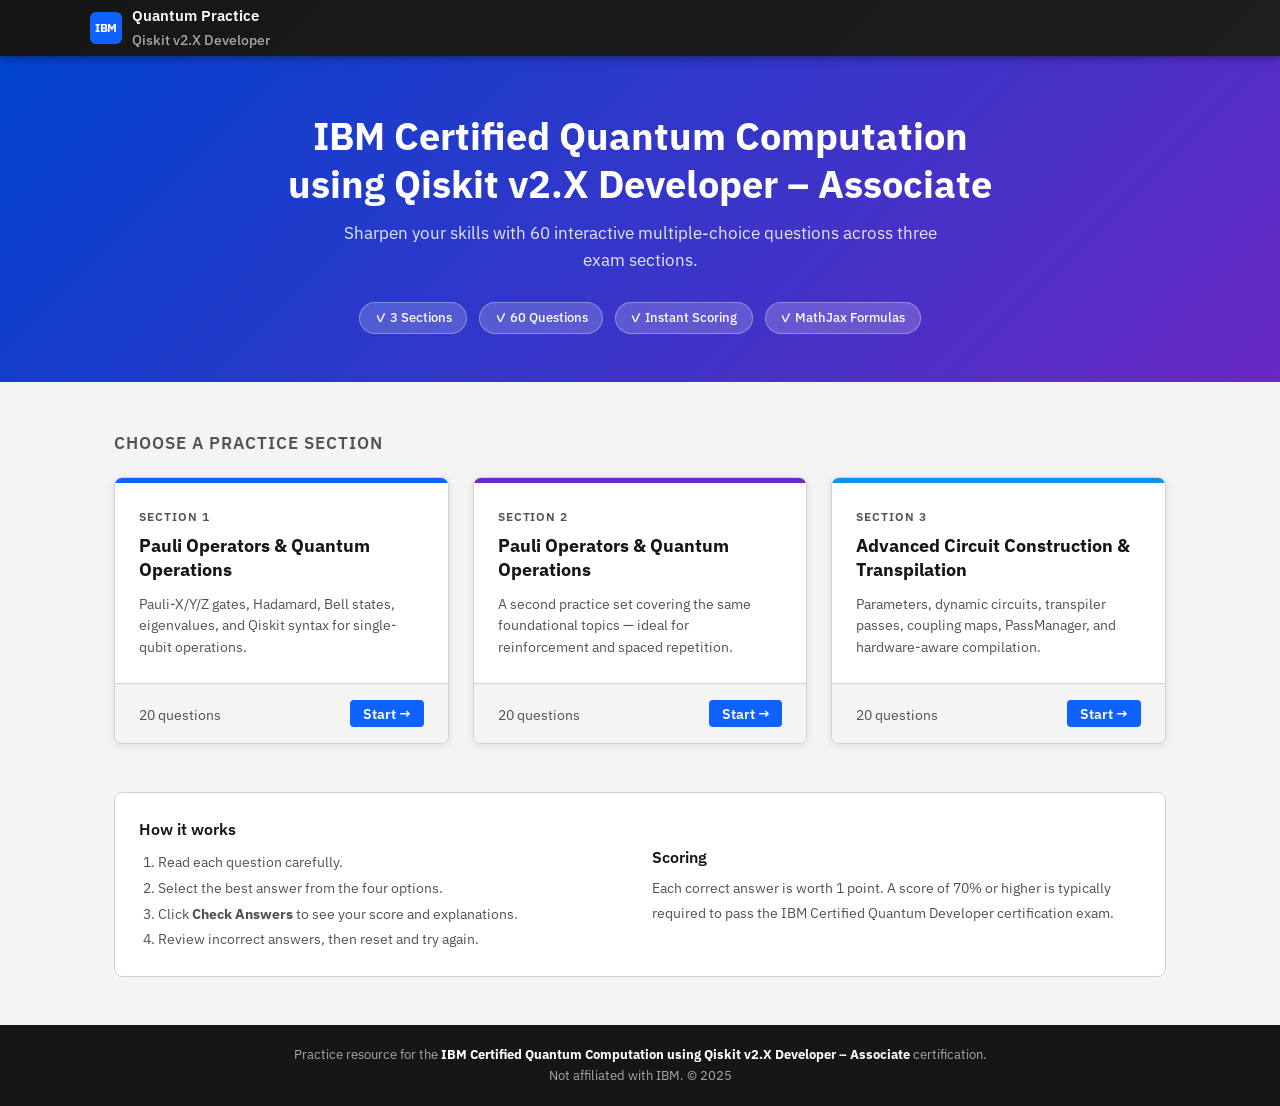
==== index.html @ 2d35ad31 "Create GitHub Pages MCQ website for IBM Quantum Developer practice exam Agent-Logs-Url: https://gith" ====
<!DOCTYPE html>
<html lang="en">
<head>
  <meta charset="UTF-8" />
  <meta name="viewport" content="width=device-width, initial-scale=1.0" />
  <title>IBM Quantum Developer Practice Exam</title>
  <link rel="stylesheet" href="style.css" />
</head>
<body>

  <!-- ── Header ── -->
  <header class="site-header">
    <div class="inner">
      <a class="site-logo" href="index.html">
        <div class="logo-icon">IBM</div>
        <div>
          <strong>Quantum Practice</strong>
          <span>Qiskit v2.X Developer</span>
        </div>
      </a>
    </div>
  </header>

  <!-- ── Hero ── -->
  <section class="hero">
    <h1>IBM Certified Quantum Computation<br>using Qiskit v2.X Developer – Associate</h1>
    <p>Sharpen your skills with 60 interactive multiple-choice questions across three exam sections.</p>
    <div class="badge-row">
      <span class="badge">&#x2713; 3 Sections</span>
      <span class="badge">&#x2713; 60 Questions</span>
      <span class="badge">&#x2713; Instant Scoring</span>
      <span class="badge">&#x2713; MathJax Formulas</span>
    </div>
  </section>

  <!-- ── Section Cards ── -->
  <main class="main-content">
    <h2 style="font-size:1.05rem;font-weight:600;color:var(--text-muted);text-transform:uppercase;letter-spacing:.06em;margin-bottom:1.25rem;">
      Choose a Practice Section
    </h2>

    <div class="section-grid">

      <!-- Section 1 -->
      <a class="section-card" href="section1.html">
        <div class="card-accent"></div>
        <div class="card-body">
          <div class="card-label">Section 1</div>
          <div class="card-title">Pauli Operators &amp; Quantum Operations</div>
          <div class="card-meta">
            Pauli-X/Y/Z gates, Hadamard, Bell states, eigenvalues, and Qiskit syntax for single-qubit operations.
          </div>
        </div>
        <div class="card-footer">
          <span class="card-meta">20 questions</span>
          <span class="btn btn-primary btn-sm">Start &rarr;</span>
        </div>
      </a>

      <!-- Section 2 -->
      <a class="section-card" href="section2.html">
        <div class="card-accent"></div>
        <div class="card-body">
          <div class="card-label">Section 2</div>
          <div class="card-title">Pauli Operators &amp; Quantum Operations</div>
          <div class="card-meta">
            A second practice set covering the same foundational topics — ideal for reinforcement and spaced repetition.
          </div>
        </div>
        <div class="card-footer">
          <span class="card-meta">20 questions</span>
          <span class="btn btn-primary btn-sm">Start &rarr;</span>
        </div>
      </a>

      <!-- Section 3 -->
      <a class="section-card" href="section3.html">
        <div class="card-accent"></div>
        <div class="card-body">
          <div class="card-label">Section 3</div>
          <div class="card-title">Advanced Circuit Construction &amp; Transpilation</div>
          <div class="card-meta">
            Parameters, dynamic circuits, transpiler passes, coupling maps, PassManager, and hardware-aware compilation.
          </div>
        </div>
        <div class="card-footer">
          <span class="card-meta">20 questions</span>
          <span class="btn btn-primary btn-sm">Start &rarr;</span>
        </div>
      </a>

    </div><!-- /.section-grid -->

    <!-- Info strip -->
    <div style="margin-top:3rem;padding:1.5rem;background:var(--surface);border-radius:var(--radius);border:1px solid var(--border);display:flex;gap:1.5rem;flex-wrap:wrap;align-items:center;">
      <div style="flex:1;min-width:200px;">
        <p style="font-weight:600;margin-bottom:.35rem;">How it works</p>
        <ol style="font-size:.9rem;color:var(--text-muted);padding-left:1.2rem;line-height:1.8;">
          <li>Read each question carefully.</li>
          <li>Select the best answer from the four options.</li>
          <li>Click <strong>Check Answers</strong> to see your score and explanations.</li>
          <li>Review incorrect answers, then reset and try again.</li>
        </ol>
      </div>
      <div style="flex:1;min-width:200px;">
        <p style="font-weight:600;margin-bottom:.35rem;">Scoring</p>
        <p style="font-size:.9rem;color:var(--text-muted);line-height:1.7;">
          Each correct answer is worth 1 point. A score of 70% or higher is typically required to pass the IBM Certified Quantum Developer certification exam.
        </p>
      </div>
    </div>

  </main>

  <!-- ── Footer ── -->
  <footer class="site-footer">
    <p>Practice resource for the <strong style="color:#fff;">IBM Certified Quantum Computation using Qiskit v2.X Developer – Associate</strong> certification.<br>
    Not affiliated with IBM. &copy; 2025</p>
  </footer>

</body>
</html>
---- style.css ----
/* =========================================================
   IBM Quantum Practice Exam – Shared Stylesheet
   ========================================================= */

@import url('https://fonts.googleapis.com/css2?family=IBM+Plex+Sans:wght@300;400;500;600;700&family=IBM+Plex+Mono:wght@400;500&display=swap');

/* ---------- Reset & Base ---------- */
*, *::before, *::after { box-sizing: border-box; margin: 0; padding: 0; }

:root {
  --ibm-blue:      #0f62fe;
  --ibm-blue-dark: #0043ce;
  --ibm-purple:    #6929c4;
  --ibm-cyan:      #1192e8;
  --bg:            #f4f4f4;
  --surface:       #ffffff;
  --surface-2:     #e8e8e8;
  --text:          #161616;
  --text-muted:    #525252;
  --border:        #d1d1d1;
  --correct:       #24a148;
  --correct-bg:    #defbe6;
  --wrong:         #da1e28;
  --wrong-bg:      #fff1f1;
  --radius:        8px;
  --shadow:        0 2px 8px rgba(0,0,0,.10);
  --shadow-lg:     0 6px 20px rgba(0,0,0,.14);
}

html { scroll-behavior: smooth; }

body {
  font-family: 'IBM Plex Sans', system-ui, sans-serif;
  background: var(--bg);
  color: var(--text);
  line-height: 1.6;
  min-height: 100vh;
  display: flex;
  flex-direction: column;
}

/* ---------- Header / Nav ---------- */
.site-header {
  background: linear-gradient(135deg, #161616 0%, #1e1e1e 100%);
  color: #fff;
  padding: 0 2rem;
  box-shadow: 0 2px 8px rgba(0,0,0,.4);
  position: sticky;
  top: 0;
  z-index: 100;
}

.site-header .inner {
  max-width: 1100px;
  margin: 0 auto;
  display: flex;
  align-items: center;
  justify-content: space-between;
  height: 56px;
  gap: 1rem;
}

.site-logo {
  display: flex;
  align-items: center;
  gap: .6rem;
  text-decoration: none;
  color: inherit;
}

.site-logo .logo-icon {
  width: 32px;
  height: 32px;
  background: var(--ibm-blue);
  border-radius: 6px;
  display: flex;
  align-items: center;
  justify-content: center;
  font-weight: 700;
  font-size: .75rem;
  letter-spacing: -.5px;
  flex-shrink: 0;
}

.site-logo span {
  font-size: .85rem;
  font-weight: 500;
  color: #a8a8a8;
  line-height: 1.3;
}

.site-logo strong {
  display: block;
  font-size: .95rem;
  font-weight: 600;
  color: #fff;
}

.home-link {
  font-size: .85rem;
  color: #a8a8a8;
  text-decoration: none;
  display: flex;
  align-items: center;
  gap: .35rem;
  transition: color .2s;
  white-space: nowrap;
}
.home-link:hover { color: #fff; }

/* ---------- Hero Banner ---------- */
.hero {
  background: linear-gradient(135deg, #0043ce 0%, #6929c4 100%);
  color: #fff;
  text-align: center;
  padding: 3.5rem 2rem 3rem;
}

.hero h1 {
  font-size: clamp(1.5rem, 4vw, 2.4rem);
  font-weight: 700;
  line-height: 1.25;
  max-width: 760px;
  margin: 0 auto .75rem;
}

.hero p {
  font-size: 1.05rem;
  opacity: .88;
  max-width: 600px;
  margin: 0 auto 1.75rem;
}

.badge-row {
  display: flex;
  justify-content: center;
  gap: .75rem;
  flex-wrap: wrap;
}

.badge {
  background: rgba(255,255,255,.18);
  border: 1px solid rgba(255,255,255,.3);
  border-radius: 20px;
  padding: .3rem .9rem;
  font-size: .8rem;
  font-weight: 500;
}

/* ---------- Section Cards ---------- */
.main-content {
  flex: 1;
  max-width: 1100px;
  margin: 0 auto;
  padding: 3rem 1.5rem;
  width: 100%;
}

.section-grid {
  display: grid;
  grid-template-columns: repeat(auto-fit, minmax(280px, 1fr));
  gap: 1.5rem;
  margin-top: .5rem;
}

.section-card {
  background: var(--surface);
  border-radius: var(--radius);
  box-shadow: var(--shadow);
  border: 1px solid var(--border);
  overflow: hidden;
  display: flex;
  flex-direction: column;
  transition: box-shadow .2s, transform .2s;
  text-decoration: none;
  color: inherit;
}

.section-card:hover {
  box-shadow: var(--shadow-lg);
  transform: translateY(-2px);
}

.card-accent {
  height: 5px;
}

.section-card:nth-child(1) .card-accent { background: var(--ibm-blue); }
.section-card:nth-child(2) .card-accent { background: var(--ibm-purple); }
.section-card:nth-child(3) .card-accent { background: var(--ibm-cyan); }

.card-body {
  padding: 1.5rem;
  flex: 1;
  display: flex;
  flex-direction: column;
  gap: .5rem;
}

.card-label {
  font-size: .75rem;
  font-weight: 600;
  text-transform: uppercase;
  letter-spacing: .08em;
  color: var(--text-muted);
}

.card-title {
  font-size: 1.15rem;
  font-weight: 700;
  color: var(--text);
  line-height: 1.3;
}

.card-meta {
  font-size: .85rem;
  color: var(--text-muted);
  margin-top: .25rem;
}

.card-footer {
  padding: 1rem 1.5rem;
  border-top: 1px solid var(--border);
  background: var(--bg);
  display: flex;
  align-items: center;
  justify-content: space-between;
}

.card-footer .btn {
  font-size: .85rem;
}

/* ---------- Buttons ---------- */
.btn {
  display: inline-flex;
  align-items: center;
  gap: .4rem;
  border: none;
  border-radius: 4px;
  padding: .55rem 1.1rem;
  font-family: inherit;
  font-size: .95rem;
  font-weight: 600;
  cursor: pointer;
  text-decoration: none;
  transition: background .18s, opacity .18s;
  line-height: 1.2;
}

.btn-primary {
  background: var(--ibm-blue);
  color: #fff;
}
.btn-primary:hover { background: var(--ibm-blue-dark); }

.btn-outline {
  background: transparent;
  color: var(--ibm-blue);
  border: 2px solid var(--ibm-blue);
}
.btn-outline:hover { background: #e8f1ff; }

.btn-sm {
  padding: .35rem .8rem;
  font-size: .82rem;
}

/* ---------- Page Banner (section pages) ---------- */
.page-banner {
  background: linear-gradient(135deg, #161616 0%, #262626 100%);
  color: #fff;
  padding: 2rem 2rem 1.75rem;
}

.page-banner .inner {
  max-width: 860px;
  margin: 0 auto;
}

.section-tag {
  font-size: .75rem;
  font-weight: 600;
  text-transform: uppercase;
  letter-spacing: .1em;
  color: #a8a8a8;
  margin-bottom: .5rem;
}

.page-banner h1 {
  font-size: clamp(1.2rem, 3vw, 1.8rem);
  font-weight: 700;
  line-height: 1.3;
  margin-bottom: .5rem;
}

.page-banner .meta {
  font-size: .88rem;
  color: #a8a8a8;
  display: flex;
  gap: 1.5rem;
  flex-wrap: wrap;
}

/* ---------- Quiz Container ---------- */
.quiz-wrap {
  max-width: 860px;
  margin: 2rem auto;
  padding: 0 1.5rem 4rem;
}

/* ---------- Question Card ---------- */
.question-card {
  background: var(--surface);
  border-radius: var(--radius);
  box-shadow: var(--shadow);
  border: 1px solid var(--border);
  margin-bottom: 1.25rem;
  overflow: hidden;
  transition: border-color .2s;
}

.question-card.correct  { border-color: var(--correct); }
.question-card.wrong    { border-color: var(--wrong); }

.question-header {
  padding: 1.1rem 1.4rem .75rem;
  border-bottom: 1px solid var(--border);
  display: flex;
  gap: 1rem;
  align-items: flex-start;
}

.q-number {
  background: var(--ibm-blue);
  color: #fff;
  border-radius: 50%;
  width: 28px;
  height: 28px;
  display: flex;
  align-items: center;
  justify-content: center;
  font-size: .78rem;
  font-weight: 700;
  flex-shrink: 0;
  margin-top: .1rem;
}

.question-card.correct .q-number { background: var(--correct); }
.question-card.wrong   .q-number { background: var(--wrong); }

.q-text {
  font-size: 1rem;
  font-weight: 500;
  color: var(--text);
  line-height: 1.55;
}

.options-list {
  list-style: none;
  padding: .6rem 1.4rem;
}

.option-item {
  margin: .35rem 0;
}

.option-label {
  display: flex;
  align-items: flex-start;
  gap: .75rem;
  padding: .7rem .9rem;
  border-radius: 6px;
  border: 1.5px solid transparent;
  cursor: pointer;
  transition: background .15s, border-color .15s;
  font-size: .95rem;
  line-height: 1.5;
}

.option-label:hover {
  background: #f0f4ff;
  border-color: #c0d0ff;
}

.option-label input[type="radio"] {
  margin-top: 3px;
  accent-color: var(--ibm-blue);
  flex-shrink: 0;
  width: 16px;
  height: 16px;
  cursor: pointer;
}

/* Revealed states */
.option-label.opt-correct {
  background: var(--correct-bg);
  border-color: var(--correct);
  font-weight: 600;
}

.option-label.opt-wrong {
  background: var(--wrong-bg);
  border-color: var(--wrong);
}

.option-label.opt-selected {
  border-color: var(--ibm-blue);
  background: #edf3ff;
}

/* Explanation box */
.explanation {
  display: none;
  margin: .5rem 1.4rem 1rem;
  padding: .8rem 1rem;
  border-left: 4px solid var(--ibm-blue);
  background: #edf3ff;
  border-radius: 0 6px 6px 0;
  font-size: .88rem;
  color: var(--text);
  line-height: 1.55;
}

.question-card.correct .explanation { border-color: var(--correct); background: var(--correct-bg); }
.question-card.wrong   .explanation { border-color: var(--wrong);   background: var(--wrong-bg); }
.explanation.visible { display: block; }

/* ---------- Score Panel ---------- */
.score-panel {
  display: none;
  background: var(--surface);
  border-radius: var(--radius);
  box-shadow: var(--shadow-lg);
  border: 2px solid var(--ibm-blue);
  padding: 2rem;
  text-align: center;
  margin-bottom: 2rem;
}

.score-panel.visible { display: block; }

.score-big {
  font-size: 3.5rem;
  font-weight: 700;
  color: var(--ibm-blue);
  line-height: 1;
  margin-bottom: .25rem;
}

.score-label {
  font-size: 1.05rem;
  color: var(--text-muted);
  margin-bottom: 1rem;
}

.score-bar-wrap {
  max-width: 400px;
  margin: 0 auto 1.25rem;
}

.score-bar-bg {
  height: 10px;
  border-radius: 5px;
  background: var(--surface-2);
  overflow: hidden;
}

.score-bar-fill {
  height: 100%;
  border-radius: 5px;
  background: linear-gradient(90deg, var(--ibm-blue), var(--ibm-purple));
  transition: width .8s ease;
}

.score-grade {
  display: inline-block;
  padding: .3rem 1rem;
  border-radius: 20px;
  font-size: .9rem;
  font-weight: 600;
  margin-bottom: 1.25rem;
}

.score-grade.pass { background: var(--correct-bg); color: var(--correct); }
.score-grade.fail { background: var(--wrong-bg);   color: var(--wrong); }

/* ---------- Action Bar ---------- */
.action-bar {
  display: flex;
  gap: 1rem;
  justify-content: center;
  flex-wrap: wrap;
  margin: 1.5rem 0;
}

/* ---------- Code Inline ---------- */
code {
  font-family: 'IBM Plex Mono', 'Courier New', monospace;
  background: #e8e8e8;
  color: #161616;
  padding: .1em .35em;
  border-radius: 3px;
  font-size: .9em;
}

/* ---------- Progress Tracker ---------- */
.progress-bar-wrap {
  position: sticky;
  top: 56px;
  z-index: 50;
  background: #fff;
  border-bottom: 1px solid var(--border);
  padding: .5rem 1.5rem;
}

.progress-bar-inner {
  max-width: 860px;
  margin: 0 auto;
  display: flex;
  align-items: center;
  gap: 1rem;
  font-size: .82rem;
  color: var(--text-muted);
}

.progress-track {
  flex: 1;
  height: 6px;
  border-radius: 3px;
  background: var(--surface-2);
  overflow: hidden;
}

.progress-fill {
  height: 100%;
  border-radius: 3px;
  background: var(--ibm-blue);
  transition: width .3s;
}

/* ---------- Footer ---------- */
.site-footer {
  background: #161616;
  color: #a8a8a8;
  text-align: center;
  padding: 1.25rem 1.5rem;
  font-size: .8rem;
}

.site-footer a { color: #78a9ff; text-decoration: none; }
.site-footer a:hover { text-decoration: underline; }

/* ---------- Responsive ---------- */
@media (max-width: 600px) {
  .site-header .inner { height: 52px; }
  .hero { padding: 2.5rem 1.25rem 2rem; }
  .quiz-wrap { padding: 0 1rem 3rem; }
  .question-header { padding: .9rem 1rem .65rem; }
  .options-list { padding: .5rem 1rem; }
  .explanation { margin: .4rem 1rem .85rem; }
  .score-big { font-size: 2.8rem; }
}
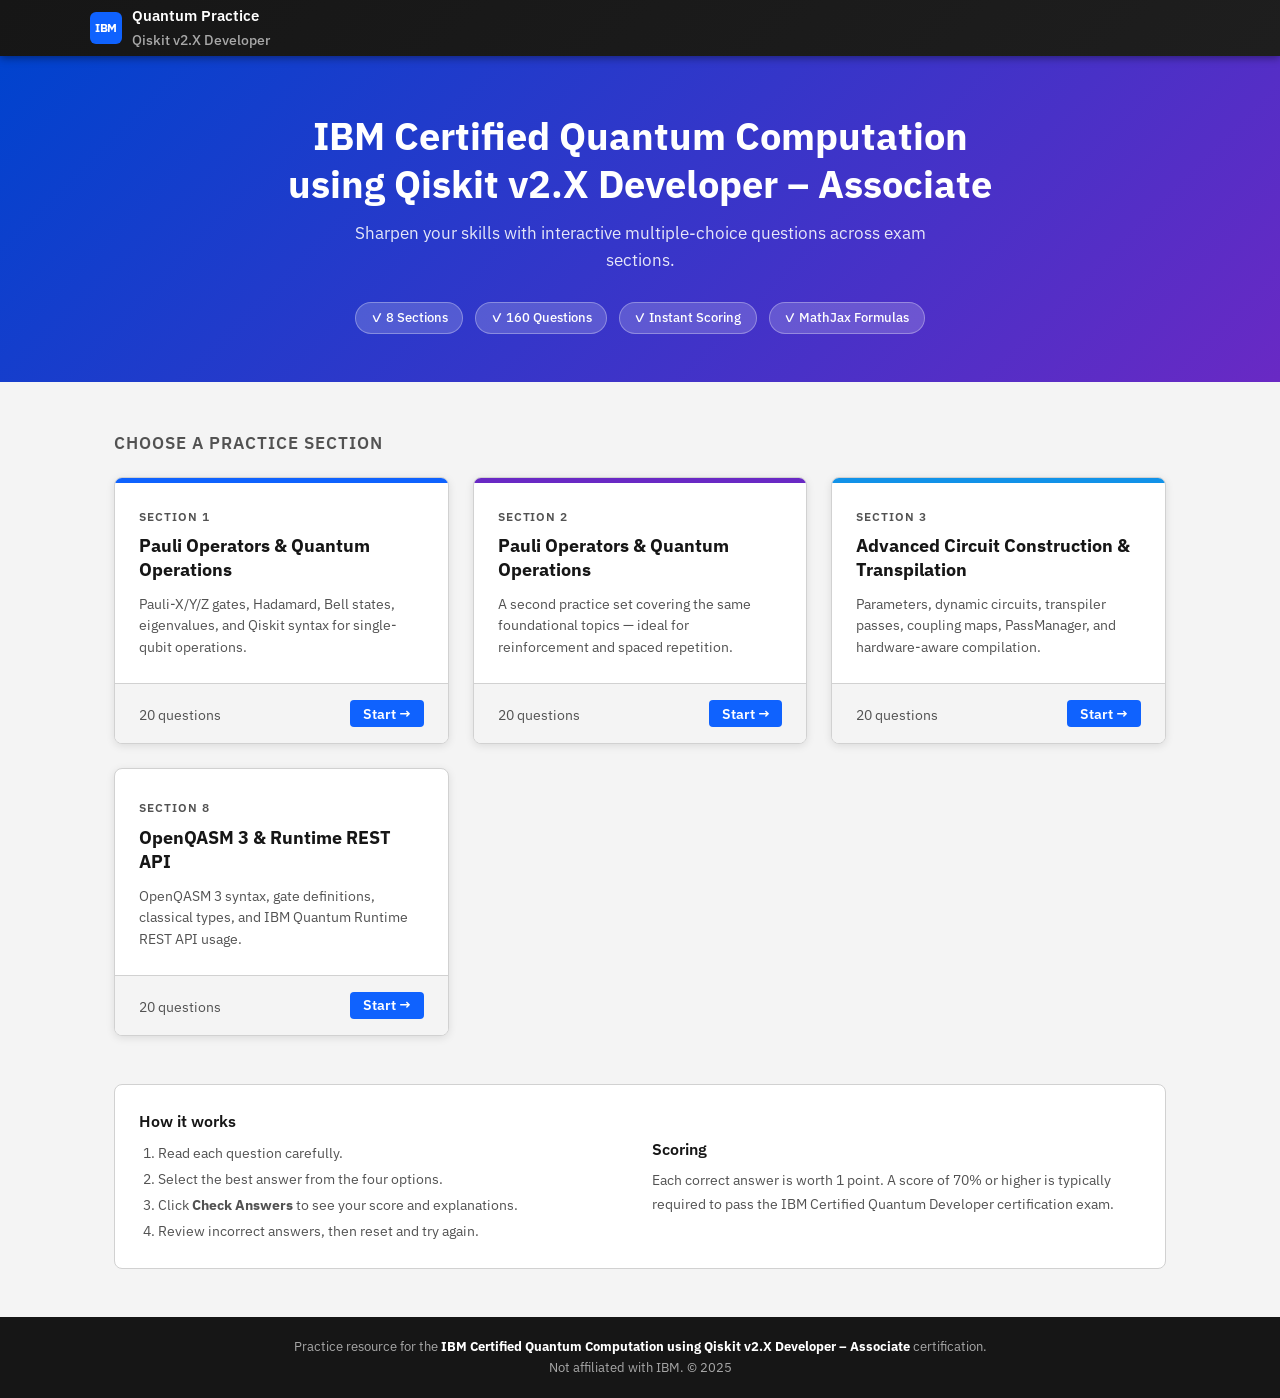
==== commit 267bb7ee: "Add Section 8: OpenQASM 3 and Runtime REST API Agent-Logs-Url: https://github.com/ferasshita/qiskit-" ====
--- a/index.html
+++ b/index.html
@@ -24,10 +24,10 @@
   <!-- ── Hero ── -->
   <section class="hero">
     <h1>IBM Certified Quantum Computation<br>using Qiskit v2.X Developer – Associate</h1>
-    <p>Sharpen your skills with 60 interactive multiple-choice questions across three exam sections.</p>
+    <p>Sharpen your skills with interactive multiple-choice questions across exam sections.</p>
     <div class="badge-row">
-      <span class="badge">&#x2713; 3 Sections</span>
-      <span class="badge">&#x2713; 60 Questions</span>
+      <span class="badge">&#x2713; 8 Sections</span>
+      <span class="badge">&#x2713; 160 Questions</span>
       <span class="badge">&#x2713; Instant Scoring</span>
       <span class="badge">&#x2713; MathJax Formulas</span>
     </div>
@@ -89,6 +89,22 @@
         </div>
       </a>
 
+      <!-- Section 8 -->
+      <a class="section-card" href="section8.html">
+        <div class="card-accent"></div>
+        <div class="card-body">
+          <div class="card-label">Section 8</div>
+          <div class="card-title">OpenQASM 3 &amp; Runtime REST API</div>
+          <div class="card-meta">
+            OpenQASM 3 syntax, gate definitions, classical types, and IBM Quantum Runtime REST API usage.
+          </div>
+        </div>
+        <div class="card-footer">
+          <span class="card-meta">20 questions</span>
+          <span class="btn btn-primary btn-sm">Start &rarr;</span>
+        </div>
+      </a>
+
     </div><!-- /.section-grid -->
 
     <!-- Info strip -->
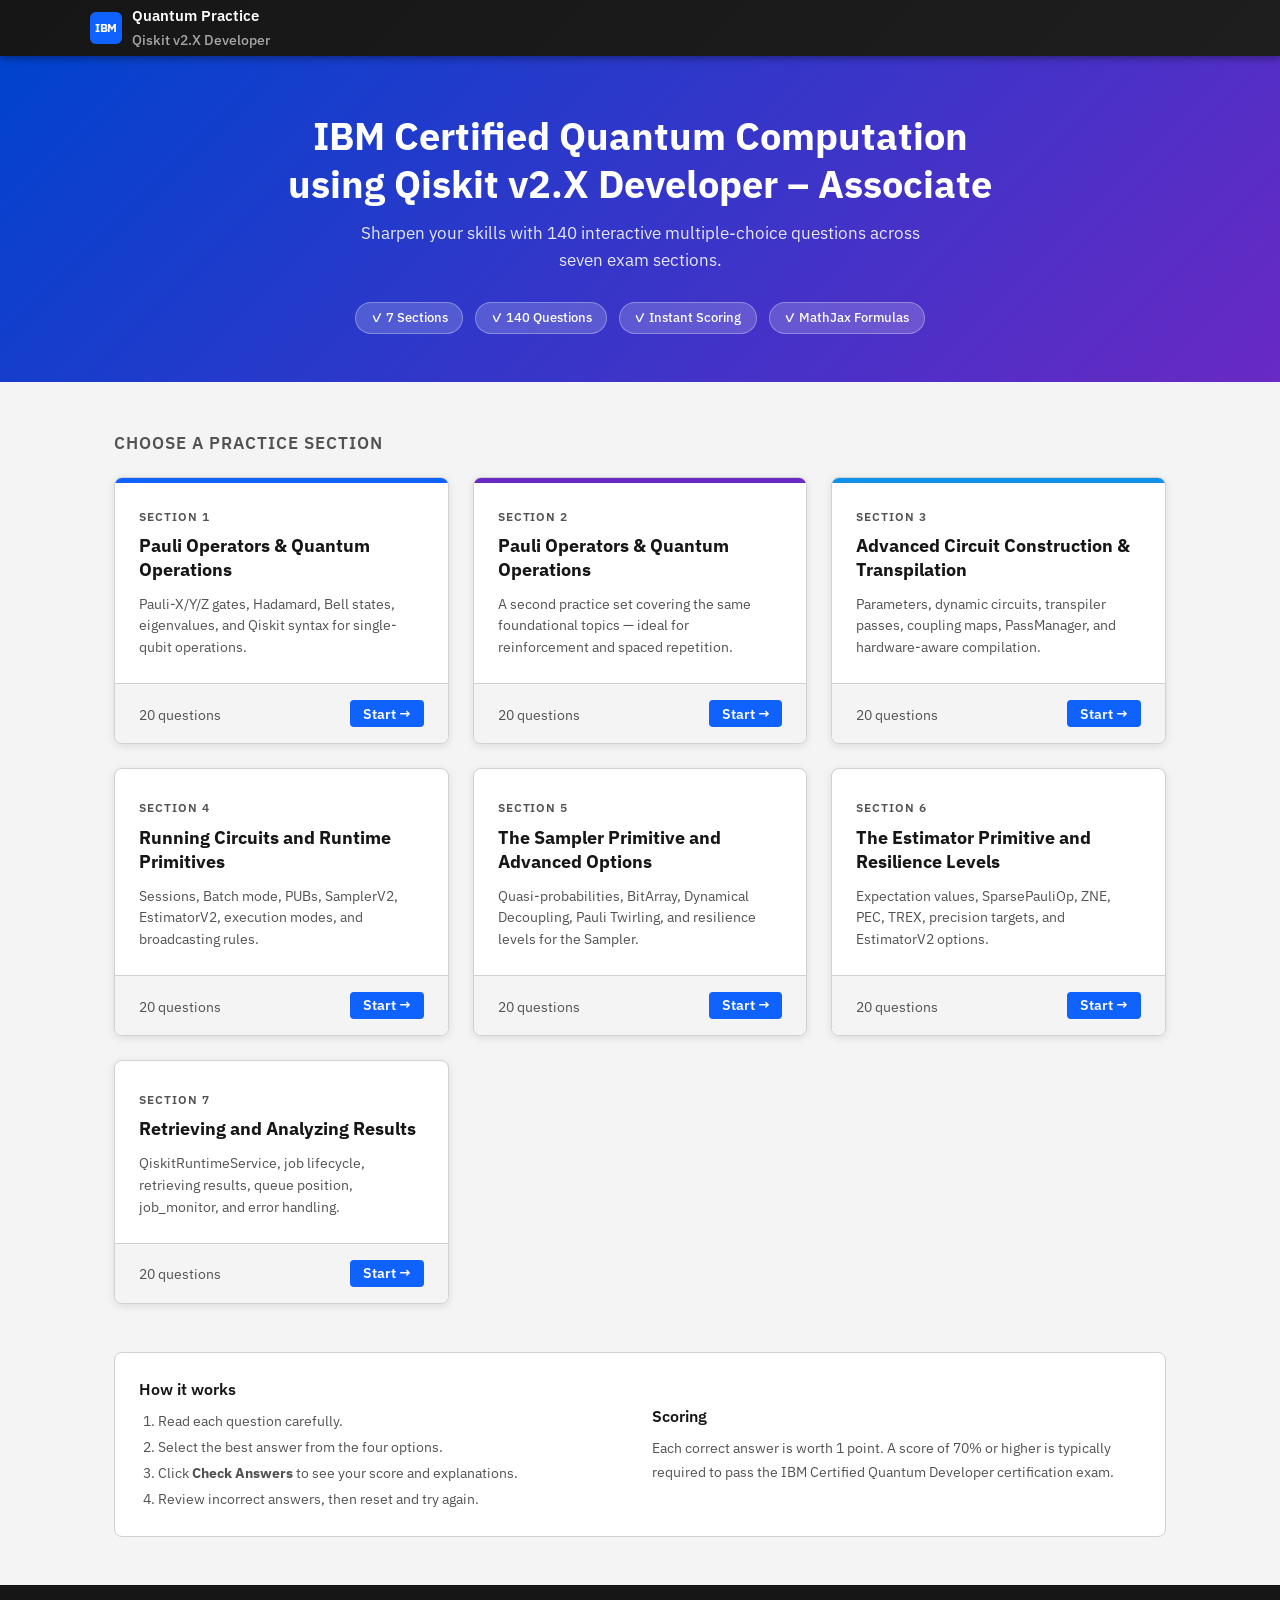
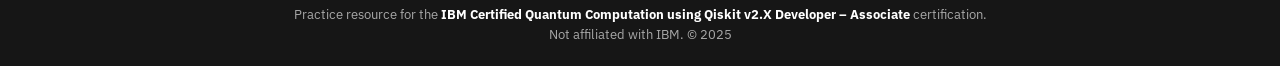
==== commit c9448294: "Add sections 4–7 with 80 new quiz questions and update index Agent-Logs-Url: https://github.com/fera" ====
--- a/index.html
+++ b/index.html
@@ -24,10 +24,10 @@
   <!-- ── Hero ── -->
   <section class="hero">
     <h1>IBM Certified Quantum Computation<br>using Qiskit v2.X Developer – Associate</h1>
-    <p>Sharpen your skills with interactive multiple-choice questions across exam sections.</p>
+    <p>Sharpen your skills with 140 interactive multiple-choice questions across seven exam sections.</p>
     <div class="badge-row">
-      <span class="badge">&#x2713; 8 Sections</span>
-      <span class="badge">&#x2713; 160 Questions</span>
+      <span class="badge">&#x2713; 7 Sections</span>
+      <span class="badge">&#x2713; 140 Questions</span>
       <span class="badge">&#x2713; Instant Scoring</span>
       <span class="badge">&#x2713; MathJax Formulas</span>
     </div>
@@ -89,14 +89,63 @@
         </div>
       </a>
 
-      <!-- Section 8 -->
-      <a class="section-card" href="section8.html">
+
+      <!-- Section 4 -->
+      <a class="section-card" href="section4.html">
         <div class="card-accent"></div>
         <div class="card-body">
-          <div class="card-label">Section 8</div>
-          <div class="card-title">OpenQASM 3 &amp; Runtime REST API</div>
+          <div class="card-label">Section 4</div>
+          <div class="card-title">Running Circuits and Runtime Primitives</div>
           <div class="card-meta">
-            OpenQASM 3 syntax, gate definitions, classical types, and IBM Quantum Runtime REST API usage.
+            Sessions, Batch mode, PUBs, SamplerV2, EstimatorV2, execution modes, and broadcasting rules.
+          </div>
+        </div>
+        <div class="card-footer">
+          <span class="card-meta">20 questions</span>
+          <span class="btn btn-primary btn-sm">Start &rarr;</span>
+        </div>
+      </a>
+
+      <!-- Section 5 -->
+      <a class="section-card" href="section5.html">
+        <div class="card-accent"></div>
+        <div class="card-body">
+          <div class="card-label">Section 5</div>
+          <div class="card-title">The Sampler Primitive and Advanced Options</div>
+          <div class="card-meta">
+            Quasi-probabilities, BitArray, Dynamical Decoupling, Pauli Twirling, and resilience levels for the Sampler.
+          </div>
+        </div>
+        <div class="card-footer">
+          <span class="card-meta">20 questions</span>
+          <span class="btn btn-primary btn-sm">Start &rarr;</span>
+        </div>
+      </a>
+
+      <!-- Section 6 -->
+      <a class="section-card" href="section6.html">
+        <div class="card-accent"></div>
+        <div class="card-body">
+          <div class="card-label">Section 6</div>
+          <div class="card-title">The Estimator Primitive and Resilience Levels</div>
+          <div class="card-meta">
+            Expectation values, SparsePauliOp, ZNE, PEC, TREX, precision targets, and EstimatorV2 options.
+          </div>
+        </div>
+        <div class="card-footer">
+          <span class="card-meta">20 questions</span>
+          <span class="btn btn-primary btn-sm">Start &rarr;</span>
+        </div>
+      </a>
+
+      <!-- Section 7 -->
+      <a class="section-card" href="section7.html">
+        <div class="card-accent"></div>
+        <div class="card-body">
+          <div class="card-label">Section 7</div>
+          <div class="card-title">Retrieving and Analyzing Results</div>
+          <div class="card-meta">
+            QiskitRuntimeService, job lifecycle, retrieving results, queue position, job_monitor, and error handling.
           </div>
         </div>
         <div class="card-footer">
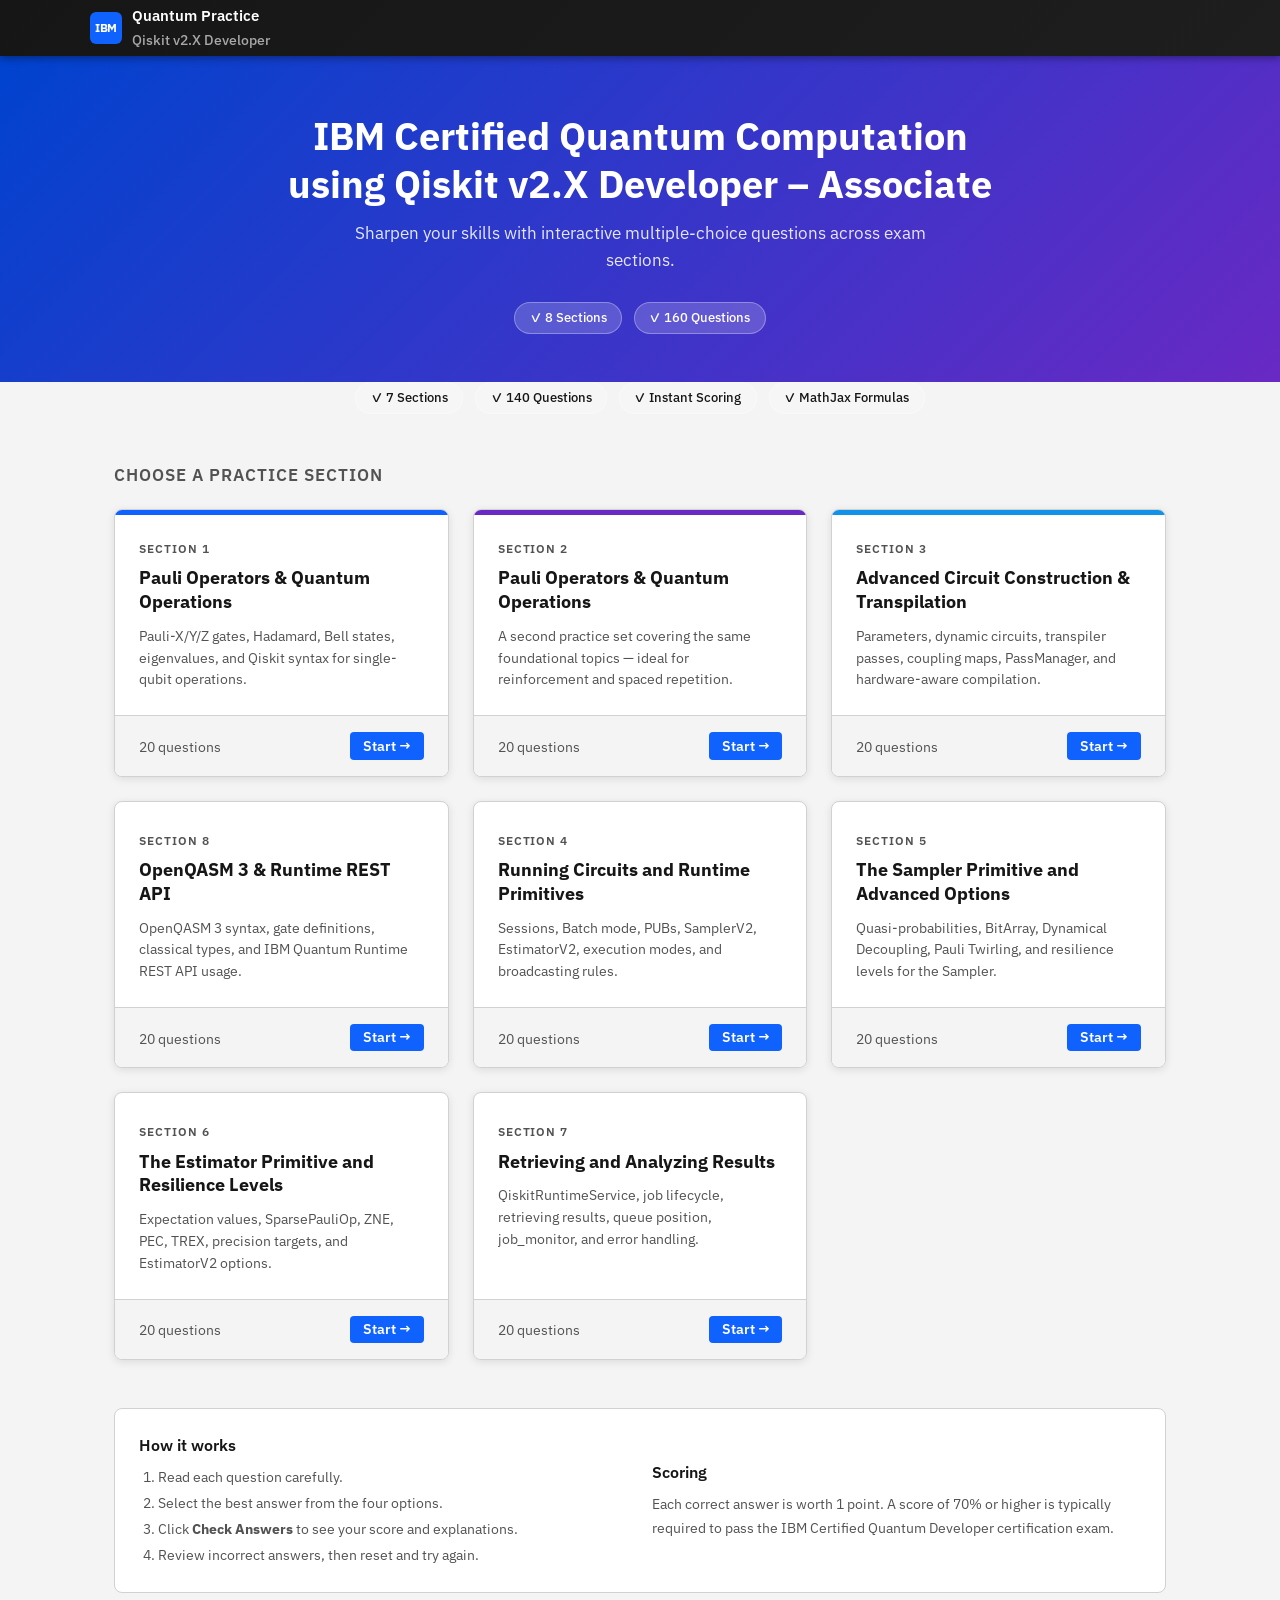
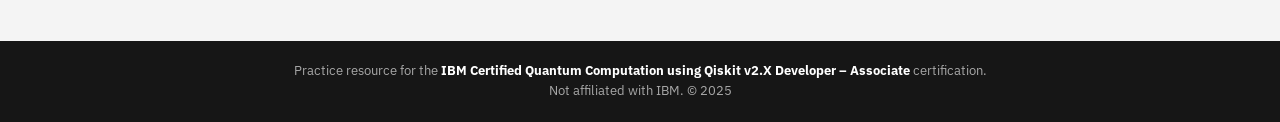
==== commit ec54fe66: "Merge branch 'main' into copilot/add-section-8-openqasm-3-questions" ====
--- a/index.html
+++ b/index.html
@@ -24,7 +24,12 @@
   <!-- ── Hero ── -->
   <section class="hero">
     <h1>IBM Certified Quantum Computation<br>using Qiskit v2.X Developer – Associate</h1>
-    <p>Sharpen your skills with 140 interactive multiple-choice questions across seven exam sections.</p>
+    <p>Sharpen your skills with interactive multiple-choice questions across exam sections.</p>
+    <div class="badge-row">
+      <span class="badge">&#x2713; 8 Sections</span>
+      <span class="badge">&#x2713; 160 Questions</span>
+          </div>
+  </section>
     <div class="badge-row">
       <span class="badge">&#x2713; 7 Sections</span>
       <span class="badge">&#x2713; 140 Questions</span>
@@ -89,6 +94,21 @@
         </div>
       </a>
 
+      <!-- Section 8 -->
+      <a class="section-card" href="section8.html">
+        <div class="card-accent"></div>
+        <div class="card-body">
+          <div class="card-label">Section 8</div>
+          <div class="card-title">OpenQASM 3 &amp; Runtime REST API</div>
+          <div class="card-meta">
+            OpenQASM 3 syntax, gate definitions, classical types, and IBM Quantum Runtime REST API usage.
+   </div>
+        </div>
+        <div class="card-footer">
+          <span class="card-meta">20 questions</span>
+          <span class="btn btn-primary btn-sm">Start &rarr;</span>
+        </div>
+      </a>
 
       <!-- Section 4 -->
       <a class="section-card" href="section4.html">
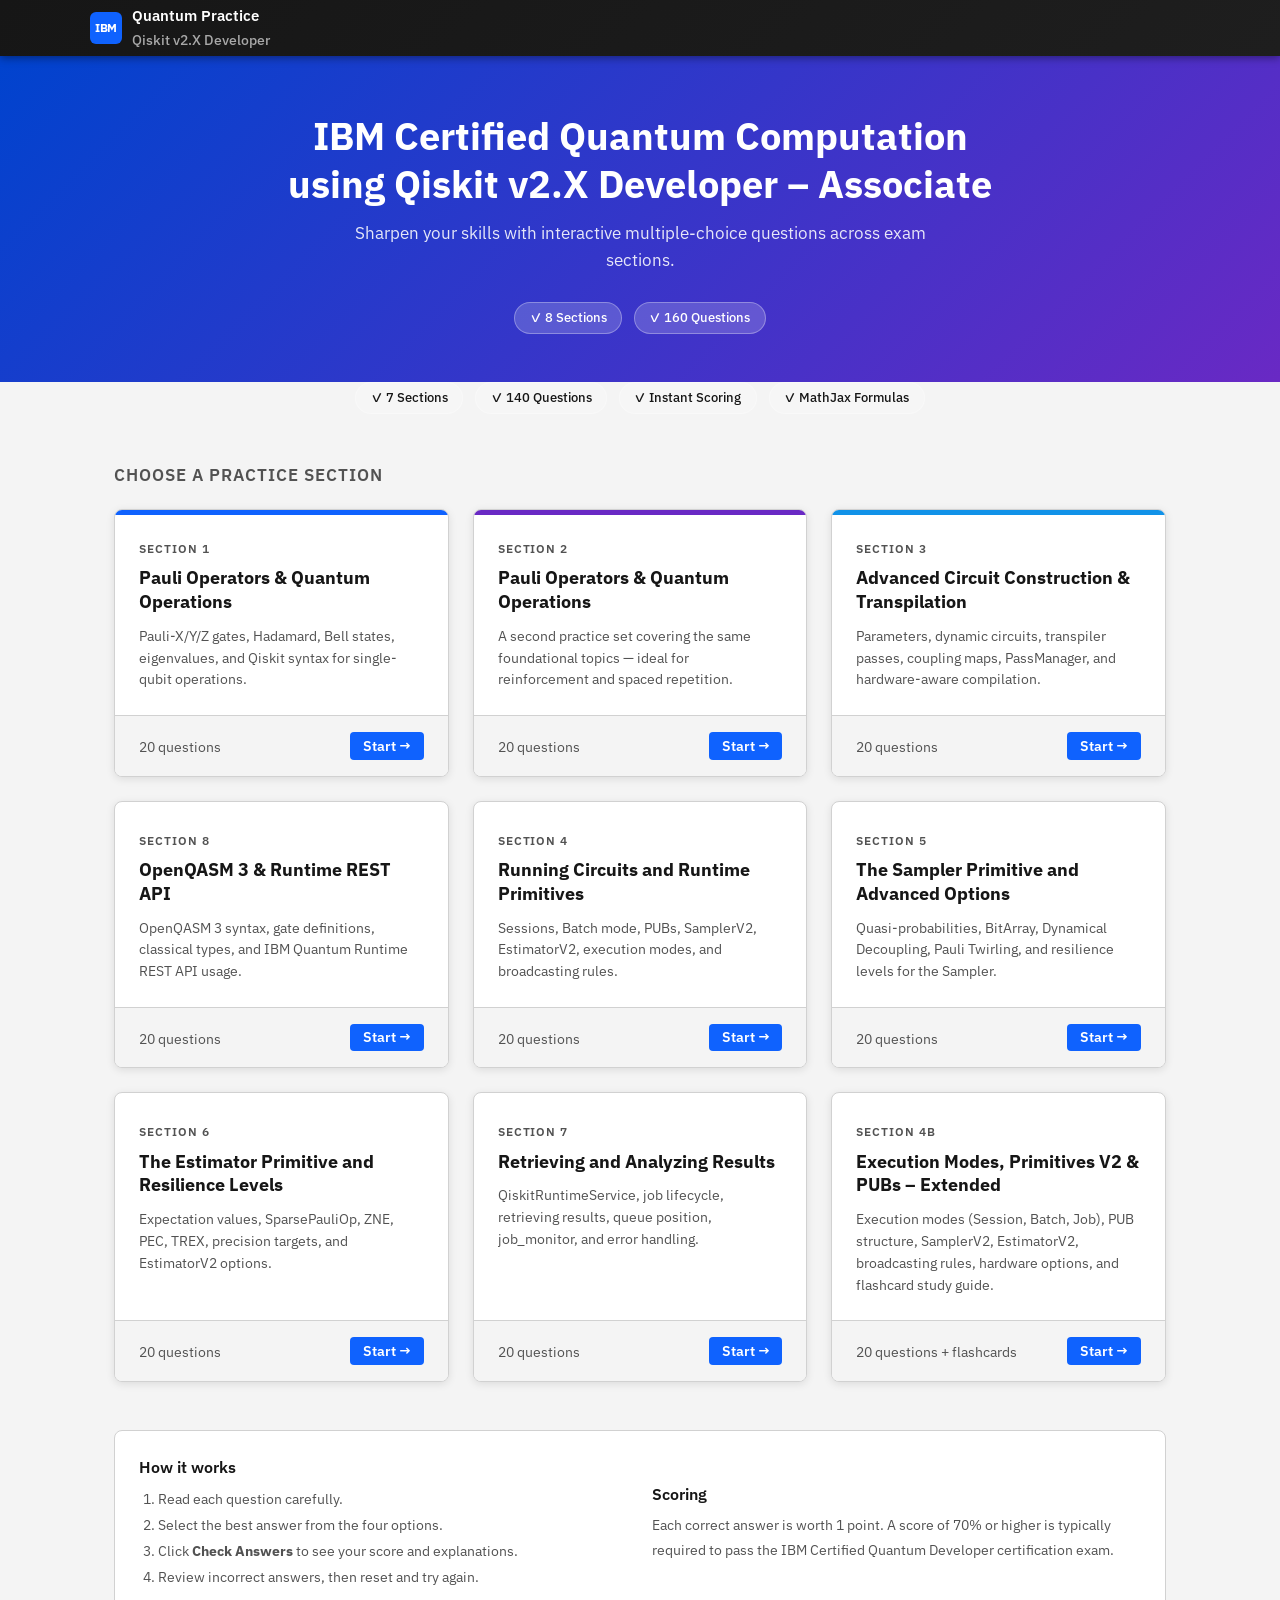
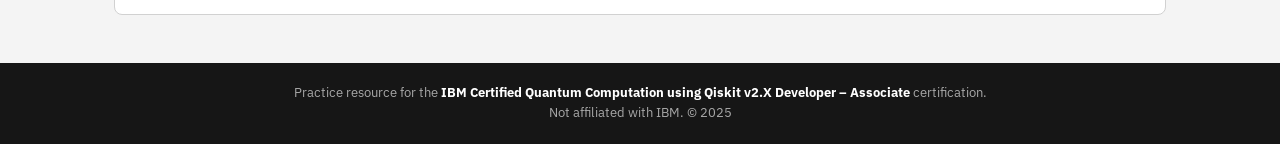
==== commit 15c4cf1c: "Add Section 4B: Execution Modes, Primitives V2 & PUBs with flashcard study guide Agent-Logs-Url: htt" ====
--- a/index.html
+++ b/index.html
@@ -170,6 +170,22 @@
         </div>
         <div class="card-footer">
           <span class="card-meta">20 questions</span>
+          <span class="btn btn-primary btn-sm">Start &rarr;</span>
+        </div>
+      </a>
+
+      <!-- Section 4B -->
+      <a class="section-card" href="section4b.html">
+        <div class="card-accent"></div>
+        <div class="card-body">
+          <div class="card-label">Section 4B</div>
+          <div class="card-title">Execution Modes, Primitives V2 &amp; PUBs – Extended</div>
+          <div class="card-meta">
+            Execution modes (Session, Batch, Job), PUB structure, SamplerV2, EstimatorV2, broadcasting rules, hardware options, and flashcard study guide.
+          </div>
+        </div>
+        <div class="card-footer">
+          <span class="card-meta">20 questions + flashcards</span>
           <span class="btn btn-primary btn-sm">Start &rarr;</span>
         </div>
       </a>
--- a/style.css
+++ b/style.css
@@ -551,6 +551,154 @@
 .site-footer a { color: #78a9ff; text-decoration: none; }
 .site-footer a:hover { text-decoration: underline; }
 
+/* ---------- Flashcard Section ---------- */
+.flashcard-section {
+  max-width: 860px;
+  margin: 0 auto;
+  padding: 0 1.5rem 4rem;
+}
+
+.flashcard-section h2 {
+  font-size: 1.4rem;
+  font-weight: 700;
+  color: var(--text);
+  margin: 2.5rem 0 .75rem;
+  padding-bottom: .5rem;
+  border-bottom: 2px solid var(--ibm-blue);
+}
+
+.flashcard-section h3 {
+  font-size: 1.1rem;
+  font-weight: 600;
+  color: var(--ibm-purple);
+  margin: 2rem 0 .6rem;
+}
+
+.flashcard-section p {
+  font-size: .93rem;
+  color: var(--text-muted);
+  margin-bottom: 1rem;
+  line-height: 1.65;
+}
+
+.flashcard-table-wrap {
+  overflow-x: auto;
+  margin-bottom: 1.75rem;
+}
+
+.flashcard-table {
+  width: 100%;
+  border-collapse: collapse;
+  font-size: .9rem;
+  background: var(--surface);
+  border-radius: var(--radius);
+  overflow: hidden;
+  box-shadow: var(--shadow);
+}
+
+.flashcard-table thead th {
+  background: var(--ibm-blue);
+  color: #fff;
+  padding: .75rem 1.1rem;
+  text-align: left;
+  font-weight: 600;
+}
+
+.flashcard-table tbody tr:nth-child(even) {
+  background: #f0f4ff;
+}
+
+.flashcard-table tbody td {
+  padding: .75rem 1.1rem;
+  border-top: 1px solid var(--border);
+  vertical-align: top;
+  line-height: 1.6;
+}
+
+.flashcard-table tbody td:first-child {
+  font-weight: 600;
+  color: var(--text);
+  min-width: 200px;
+}
+
+.flashcard-table tbody td:last-child {
+  color: var(--text-muted);
+}
+
+.broadcasting-table {
+  width: 100%;
+  border-collapse: collapse;
+  font-size: .88rem;
+  background: var(--surface);
+  border-radius: var(--radius);
+  overflow: hidden;
+  box-shadow: var(--shadow);
+  margin-bottom: 1.75rem;
+}
+
+.broadcasting-table thead th {
+  background: var(--ibm-purple);
+  color: #fff;
+  padding: .65rem 1rem;
+  text-align: center;
+  font-weight: 600;
+}
+
+.broadcasting-table tbody td {
+  padding: .65rem 1rem;
+  border-top: 1px solid var(--border);
+  text-align: center;
+  color: var(--text-muted);
+}
+
+.broadcasting-table tbody td:last-child {
+  font-weight: 700;
+  color: var(--ibm-blue);
+}
+
+.broadcasting-table tbody tr:nth-child(even) {
+  background: #f5f0ff;
+}
+
+.code-flashcard {
+  background: var(--surface);
+  border: 1px solid var(--border);
+  border-radius: var(--radius);
+  box-shadow: var(--shadow);
+  margin-bottom: 1.25rem;
+  overflow: hidden;
+}
+
+.code-flashcard-front {
+  padding: .85rem 1.2rem;
+  background: #f0f4ff;
+  border-bottom: 1px solid var(--border);
+  font-weight: 600;
+  font-size: .93rem;
+  color: var(--text);
+}
+
+.code-flashcard-front::before {
+  content: "Q: ";
+  color: var(--ibm-blue);
+}
+
+.code-flashcard-back {
+  padding: 1rem 1.2rem;
+}
+
+.code-flashcard-back pre {
+  background: #161616;
+  color: #f4f4f4;
+  padding: 1rem 1.2rem;
+  border-radius: 6px;
+  font-family: 'IBM Plex Mono', 'Courier New', monospace;
+  font-size: .84rem;
+  overflow-x: auto;
+  line-height: 1.6;
+  margin-top: .5rem;
+}
+
 /* ---------- Responsive ---------- */
 @media (max-width: 600px) {
   .site-header .inner { height: 52px; }
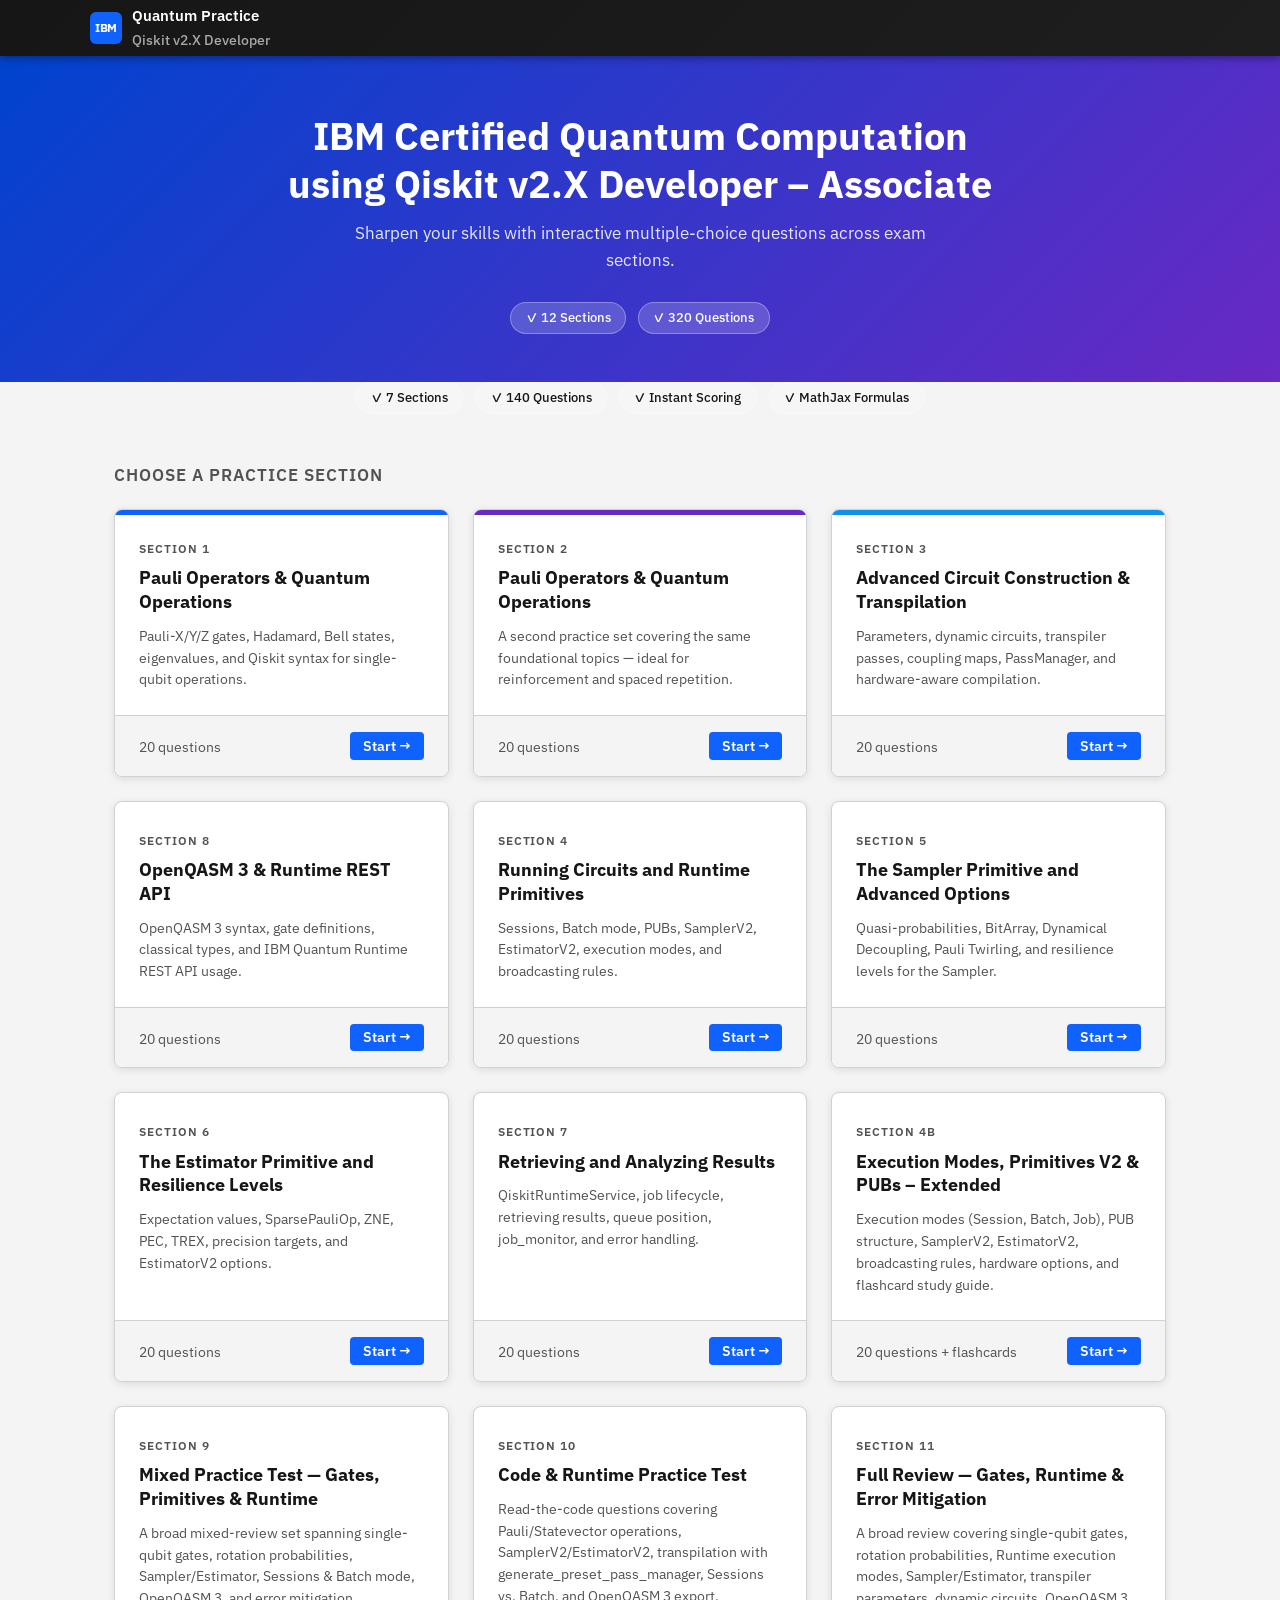
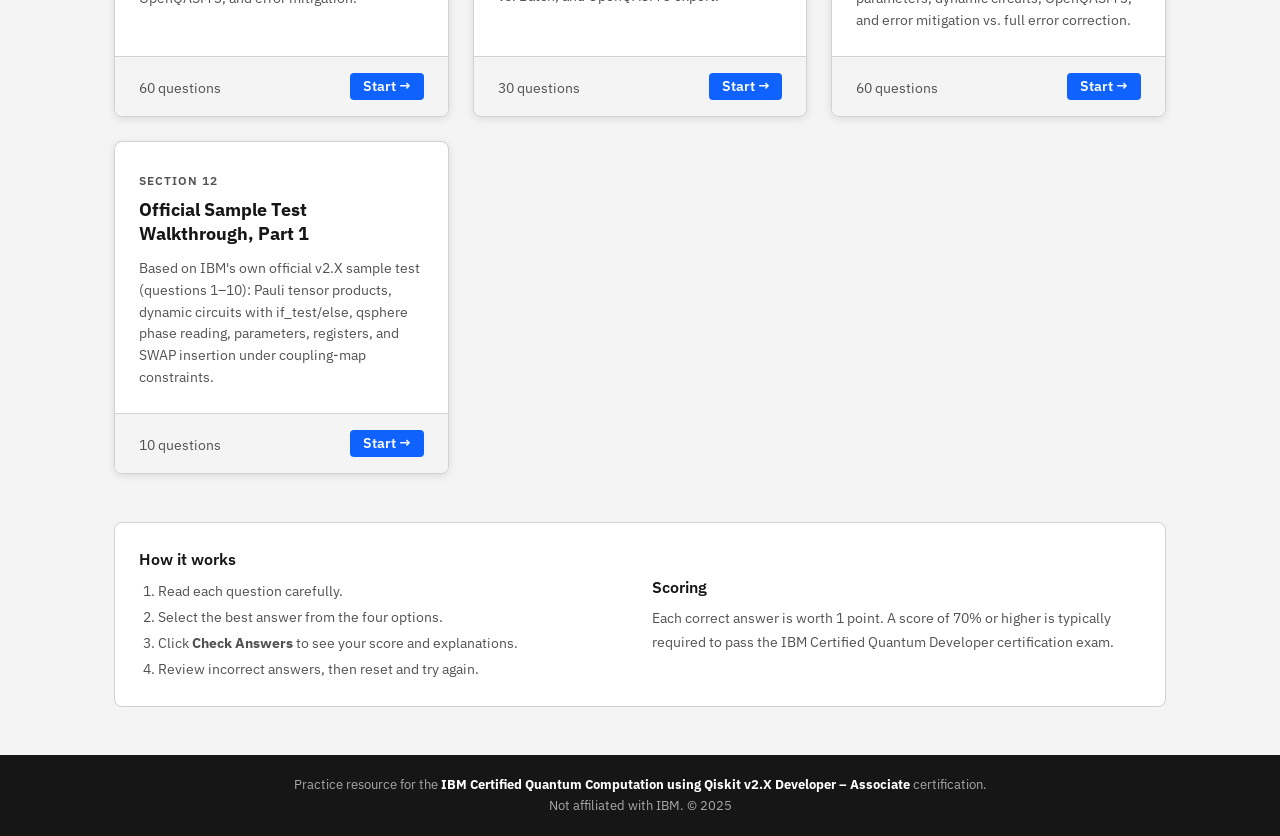
==== commit d778cb41: "new practice exam" ====
--- a/index.html
+++ b/index.html
@@ -26,8 +26,8 @@
     <h1>IBM Certified Quantum Computation<br>using Qiskit v2.X Developer – Associate</h1>
     <p>Sharpen your skills with interactive multiple-choice questions across exam sections.</p>
     <div class="badge-row">
-      <span class="badge">&#x2713; 8 Sections</span>
-      <span class="badge">&#x2713; 160 Questions</span>
+      <span class="badge">&#x2713; 12 Sections</span>
+      <span class="badge">&#x2713; 320 Questions</span>
           </div>
   </section>
     <div class="badge-row">
@@ -186,6 +186,70 @@
         </div>
         <div class="card-footer">
           <span class="card-meta">20 questions + flashcards</span>
+          <span class="btn btn-primary btn-sm">Start &rarr;</span>
+        </div>
+      </a>
+
+      <!-- Section 9 -->
+      <a class="section-card" href="section9.html">
+        <div class="card-accent"></div>
+        <div class="card-body">
+          <div class="card-label">Section 9</div>
+          <div class="card-title">Mixed Practice Test — Gates, Primitives &amp; Runtime</div>
+          <div class="card-meta">
+            A broad mixed-review set spanning single-qubit gates, rotation probabilities, Sampler/Estimator, Sessions &amp; Batch mode, OpenQASM 3, and error mitigation.
+          </div>
+        </div>
+        <div class="card-footer">
+          <span class="card-meta">60 questions</span>
+          <span class="btn btn-primary btn-sm">Start &rarr;</span>
+        </div>
+      </a>
+
+      <!-- Section 10 -->
+      <a class="section-card" href="section10.html">
+        <div class="card-accent"></div>
+        <div class="card-body">
+          <div class="card-label">Section 10</div>
+          <div class="card-title">Code &amp; Runtime Practice Test</div>
+          <div class="card-meta">
+            Read-the-code questions covering Pauli/Statevector operations, SamplerV2/EstimatorV2, transpilation with generate_preset_pass_manager, Sessions vs. Batch, and OpenQASM 3 export.
+          </div>
+        </div>
+        <div class="card-footer">
+          <span class="card-meta">30 questions</span>
+          <span class="btn btn-primary btn-sm">Start &rarr;</span>
+        </div>
+      </a>
+
+      <!-- Section 11 -->
+      <a class="section-card" href="section11.html">
+        <div class="card-accent"></div>
+        <div class="card-body">
+          <div class="card-label">Section 11</div>
+          <div class="card-title">Full Review — Gates, Runtime &amp; Error Mitigation</div>
+          <div class="card-meta">
+            A broad review covering single-qubit gates, rotation probabilities, Runtime execution modes, Sampler/Estimator, transpiler parameters, dynamic circuits, OpenQASM 3, and error mitigation vs. full error correction.
+          </div>
+        </div>
+        <div class="card-footer">
+          <span class="card-meta">60 questions</span>
+          <span class="btn btn-primary btn-sm">Start &rarr;</span>
+        </div>
+      </a>
+
+      <!-- Section 12 -->
+      <a class="section-card" href="section12.html">
+        <div class="card-accent"></div>
+        <div class="card-body">
+          <div class="card-label">Section 12</div>
+          <div class="card-title">Official Sample Test Walkthrough, Part 1</div>
+          <div class="card-meta">
+            Based on IBM's own official v2.X sample test (questions 1–10): Pauli tensor products, dynamic circuits with if_test/else, qsphere phase reading, parameters, registers, and SWAP insertion under coupling-map constraints.
+          </div>
+        </div>
+        <div class="card-footer">
+          <span class="card-meta">10 questions</span>
           <span class="btn btn-primary btn-sm">Start &rarr;</span>
         </div>
       </a>
--- a/style.css
+++ b/style.css
@@ -699,6 +699,20 @@
   margin-top: .5rem;
 }
 
+/* ---------- Question code blocks ---------- */
+.q-code {
+  background: #161616;
+  color: #f4f4f4;
+  padding: .85rem 1rem;
+  border-radius: 6px;
+  font-family: 'IBM Plex Mono', 'Courier New', monospace;
+  font-size: .82rem;
+  overflow-x: auto;
+  line-height: 1.55;
+  margin: .6rem 0;
+  white-space: pre;
+}
+
 /* ---------- Responsive ---------- */
 @media (max-width: 600px) {
   .site-header .inner { height: 52px; }
